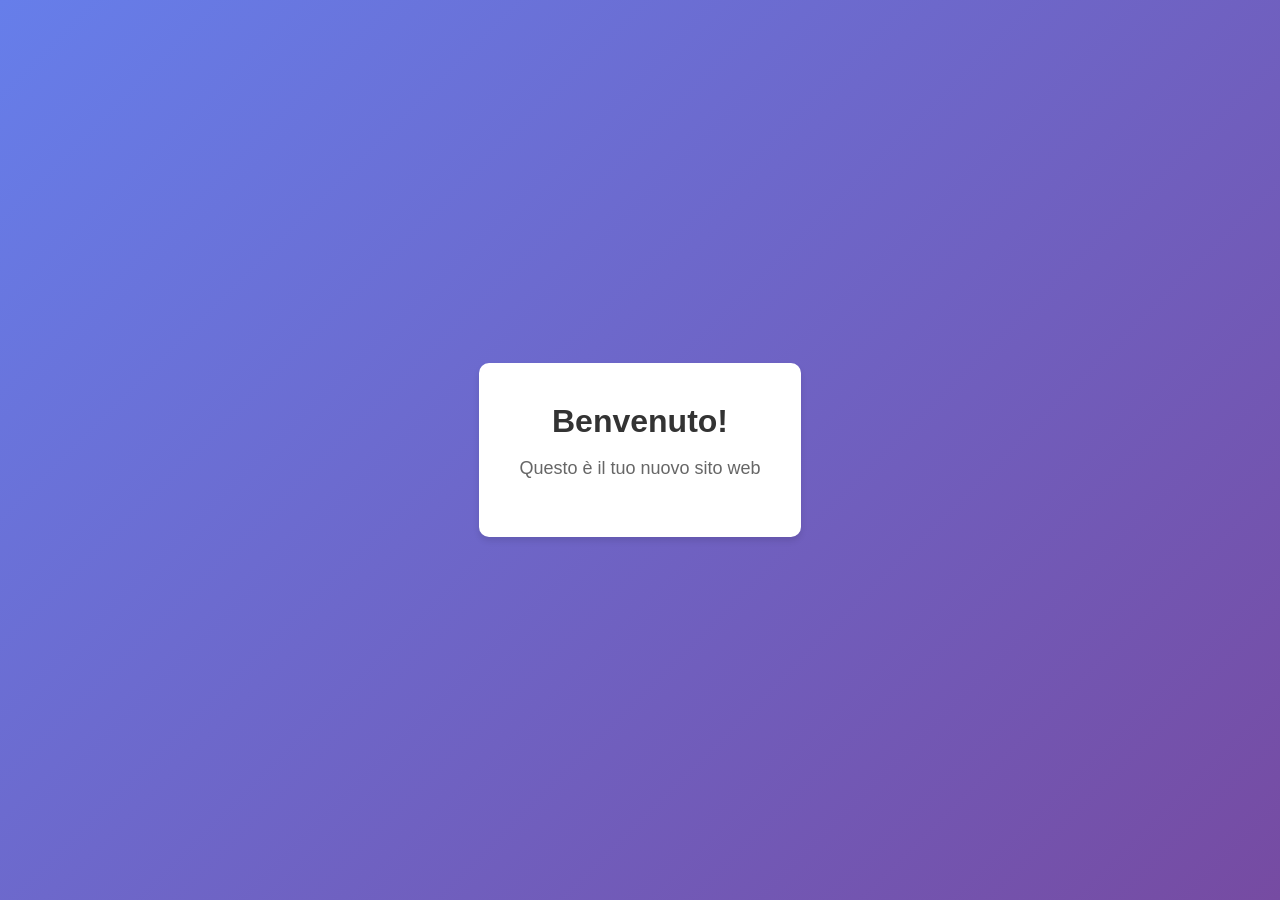
==== index.html @ 81440f51 "Create index.html" ====
<!DOCTYPE html>
<html lang="it">
<head>
    <meta charset="UTF-8">
    <meta name="viewport" content="width=device-width, initial-scale=1.0">
    <title>Benvenuto</title>
    <style>
        body {
            font-family: Arial, sans-serif;
            display: flex;
            justify-content: center;
            align-items: center;
            height: 100vh;
            margin: 0;
            background: linear-gradient(135deg, #667eea 0%, #764ba2 100%);
        }
        .container {
            text-align: center;
            background: white;
            padding: 40px;
            border-radius: 10px;
            box-shadow: 0 4px 6px rgba(0, 0, 0, 0.1);
        }
        h1 {
            color: #333;
            margin: 0;
        }
        p {
            color: #666;
            font-size: 18px;
        }
    </style>
</head>
<body>
    <div class="container">
        <h1>Benvenuto!</h1>
        <p>Questo è il tuo nuovo sito web</p>
    </div>
</body>
</html>
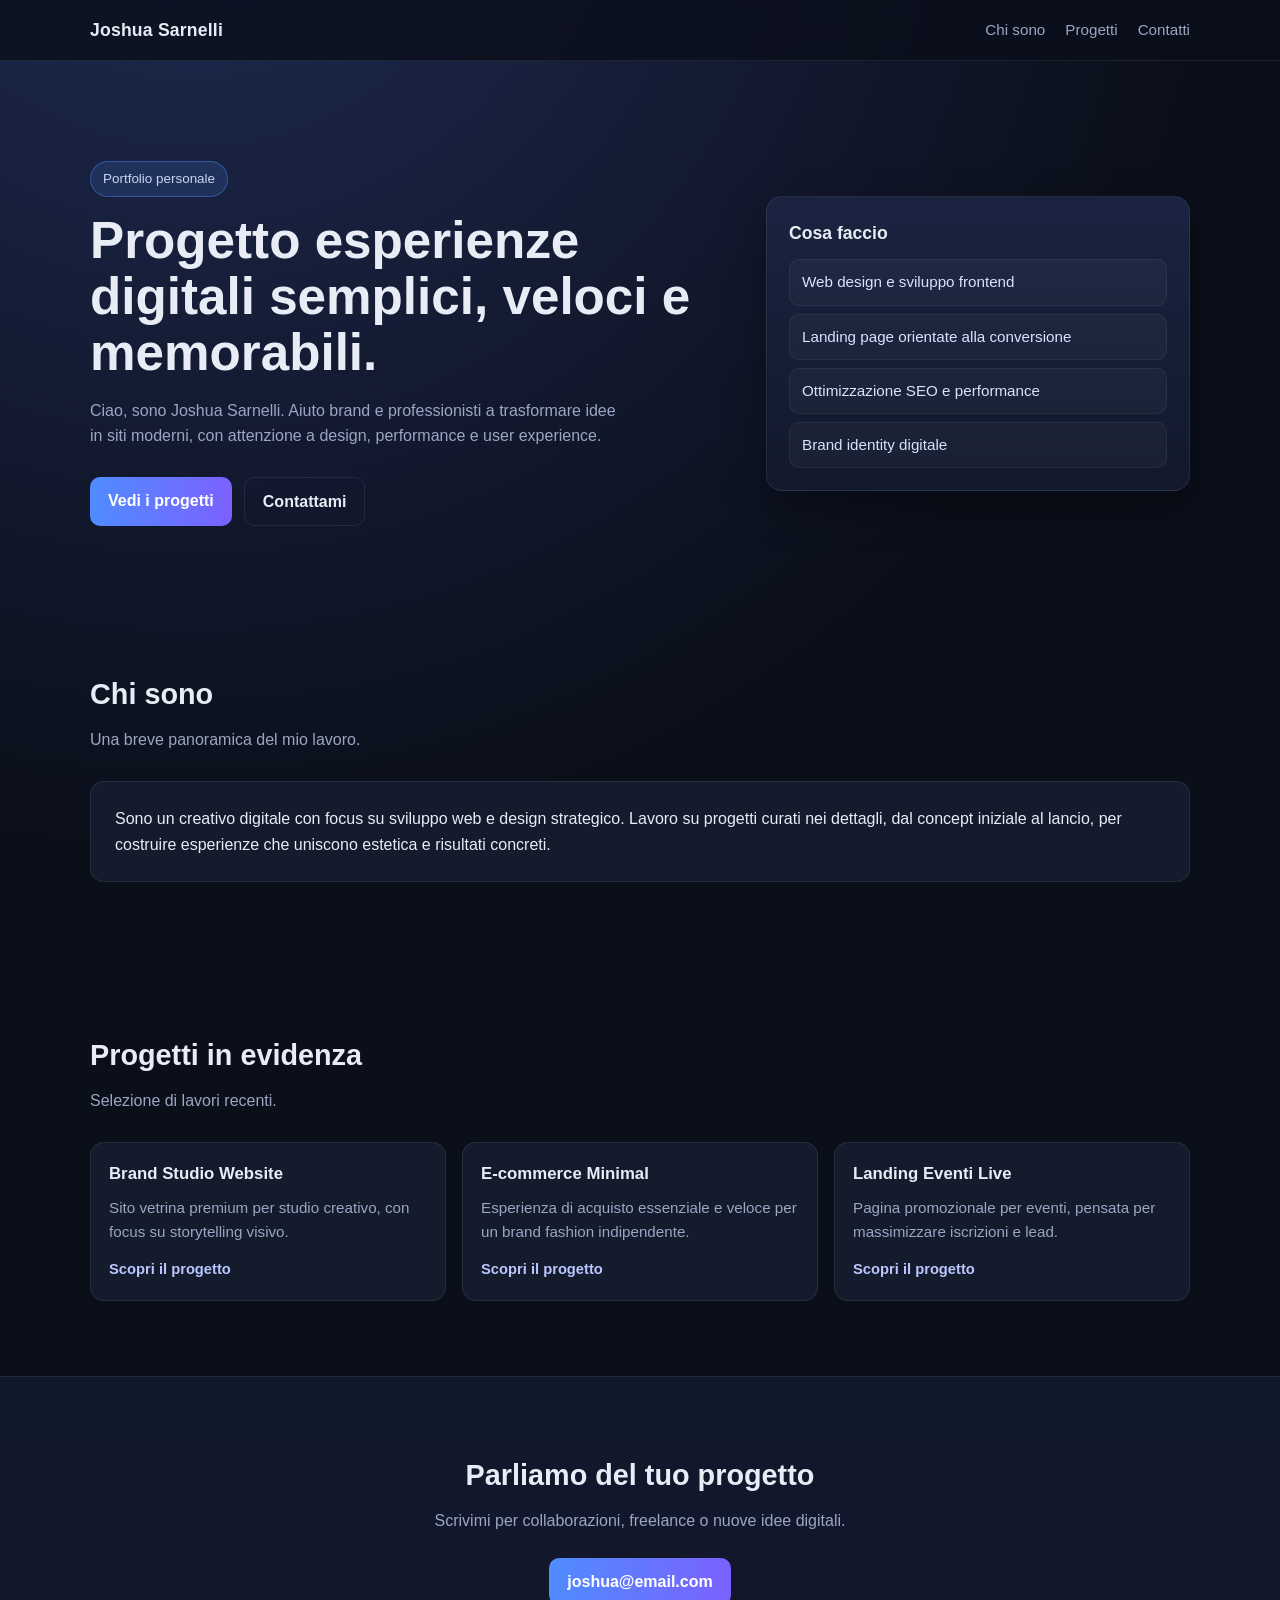
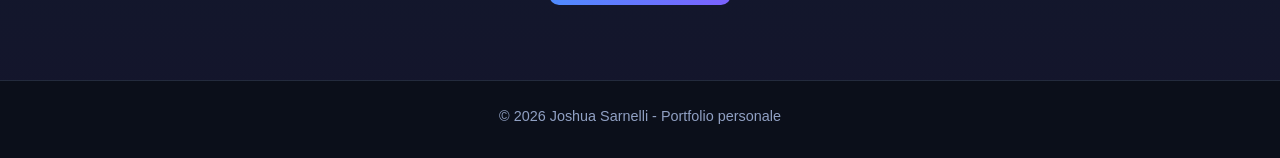
==== commit da2eab60: "Update index.html" ====
--- a/index.html
+++ b/index.html
@@ -3,38 +3,365 @@
 <head>
     <meta charset="UTF-8">
     <meta name="viewport" content="width=device-width, initial-scale=1.0">
-    <title>Benvenuto</title>
+    <title>Joshua Sarnelli | Portfolio</title>
+    <meta name="description" content="Portfolio personale di Joshua Sarnelli: sviluppo web, design e progetti digitali.">
     <style>
+        :root {
+            --bg: #0b0f1a;
+            --panel: #141b2d;
+            --text: #e8ecf5;
+            --muted: #9aa6c3;
+            --accent: #4f8cff;
+            --accent-2: #7b61ff;
+            --border: rgba(255, 255, 255, 0.08);
+        }
+
+        * {
+            box-sizing: border-box;
+            margin: 0;
+            padding: 0;
+        }
+
+        html {
+            scroll-behavior: smooth;
+        }
+
         body {
-            font-family: Arial, sans-serif;
+            font-family: "Segoe UI", Inter, Roboto, Arial, sans-serif;
+            background: radial-gradient(circle at 15% -10%, #1f2b53 0%, var(--bg) 46%);
+            color: var(--text);
+            line-height: 1.6;
+        }
+
+        .container {
+            width: min(1100px, 92%);
+            margin: 0 auto;
+        }
+
+        .navbar {
+            position: sticky;
+            top: 0;
+            z-index: 10;
+            backdrop-filter: blur(10px);
+            background: rgba(11, 15, 26, 0.78);
+            border-bottom: 1px solid var(--border);
+        }
+
+        .navbar .container {
             display: flex;
-            justify-content: center;
+            justify-content: space-between;
             align-items: center;
-            height: 100vh;
-            margin: 0;
-            background: linear-gradient(135deg, #667eea 0%, #764ba2 100%);
-        }
-        .container {
+            padding: 16px 0;
+        }
+
+        .logo {
+            font-size: 1.1rem;
+            font-weight: 700;
+            letter-spacing: 0.2px;
+        }
+
+        .nav-links {
+            display: flex;
+            gap: 20px;
+            list-style: none;
+        }
+
+        .nav-links a {
+            color: var(--muted);
+            text-decoration: none;
+            font-size: 0.95rem;
+            transition: color 0.2s ease;
+        }
+
+        .nav-links a:hover {
+            color: var(--text);
+        }
+
+        .hero {
+            padding: 100px 0 70px;
+        }
+
+        .hero-grid {
+            display: grid;
+            grid-template-columns: 1.2fr 0.8fr;
+            gap: 40px;
+            align-items: center;
+        }
+
+        .badge {
+            display: inline-block;
+            font-size: 0.84rem;
+            color: #c9d4f2;
+            background: rgba(79, 140, 255, 0.15);
+            border: 1px solid rgba(79, 140, 255, 0.4);
+            border-radius: 999px;
+            padding: 6px 12px;
+            margin-bottom: 16px;
+        }
+
+        h1 {
+            font-size: clamp(2rem, 4vw, 3.35rem);
+            line-height: 1.1;
+            margin-bottom: 16px;
+        }
+
+        .hero p {
+            color: var(--muted);
+            max-width: 60ch;
+            margin-bottom: 28px;
+        }
+
+        .cta {
+            display: flex;
+            gap: 12px;
+            flex-wrap: wrap;
+        }
+
+        .btn {
+            display: inline-block;
+            text-decoration: none;
+            font-weight: 600;
+            padding: 11px 18px;
+            border-radius: 10px;
+            transition: transform 0.2s ease, opacity 0.2s ease;
+        }
+
+        .btn:hover {
+            transform: translateY(-2px);
+            opacity: 0.95;
+        }
+
+        .btn-primary {
+            color: white;
+            background: linear-gradient(90deg, var(--accent), var(--accent-2));
+        }
+
+        .btn-outline {
+            color: var(--text);
+            border: 1px solid var(--border);
+            background: transparent;
+        }
+
+        .hero-card {
+            background: linear-gradient(180deg, #1a2340 0%, #12192c 100%);
+            border: 1px solid var(--border);
+            border-radius: 16px;
+            padding: 22px;
+            box-shadow: 0 16px 40px rgba(0, 0, 0, 0.35);
+        }
+
+        .hero-card h3 {
+            font-size: 1.1rem;
+            margin-bottom: 12px;
+        }
+
+        .hero-card ul {
+            list-style: none;
+            display: grid;
+            gap: 8px;
+        }
+
+        .hero-card li {
+            color: #d8e1ff;
+            font-size: 0.95rem;
+            padding: 10px 12px;
+            border-radius: 10px;
+            background: rgba(255, 255, 255, 0.03);
+            border: 1px solid rgba(255, 255, 255, 0.06);
+        }
+
+        section {
+            padding: 75px 0;
+        }
+
+        .section-title {
+            font-size: 1.8rem;
+            margin-bottom: 10px;
+        }
+
+        .section-subtitle {
+            color: var(--muted);
+            margin-bottom: 28px;
+        }
+
+        .about-box {
+            background: var(--panel);
+            border: 1px solid var(--border);
+            border-radius: 14px;
+            padding: 24px;
+        }
+
+        .projects-grid {
+            display: grid;
+            grid-template-columns: repeat(3, minmax(0, 1fr));
+            gap: 16px;
+        }
+
+        .project {
+            background: var(--panel);
+            border: 1px solid var(--border);
+            border-radius: 14px;
+            padding: 18px;
+            transition: transform 0.2s ease, border-color 0.2s ease;
+        }
+
+        .project:hover {
+            transform: translateY(-3px);
+            border-color: rgba(123, 97, 255, 0.55);
+        }
+
+        .project h3 {
+            margin-bottom: 8px;
+            font-size: 1.05rem;
+        }
+
+        .project p {
+            color: var(--muted);
+            font-size: 0.95rem;
+            margin-bottom: 12px;
+        }
+
+        .project a {
+            color: #b9c7ff;
+            text-decoration: none;
+            font-weight: 600;
+            font-size: 0.92rem;
+        }
+
+        .contact {
             text-align: center;
-            background: white;
-            padding: 40px;
-            border-radius: 10px;
-            box-shadow: 0 4px 6px rgba(0, 0, 0, 0.1);
-        }
-        h1 {
-            color: #333;
-            margin: 0;
-        }
-        p {
-            color: #666;
-            font-size: 18px;
+            background: linear-gradient(180deg, rgba(79, 140, 255, 0.08), rgba(123, 97, 255, 0.08));
+            border-top: 1px solid var(--border);
+            border-bottom: 1px solid var(--border);
+        }
+
+        .contact p {
+            color: var(--muted);
+            margin: 10px 0 24px;
+        }
+
+        footer {
+            color: #90a0c3;
+            text-align: center;
+            padding: 24px 0 30px;
+            font-size: 0.9rem;
+        }
+
+        @media (max-width: 900px) {
+            .hero-grid {
+                grid-template-columns: 1fr;
+            }
+
+            .projects-grid {
+                grid-template-columns: 1fr 1fr;
+            }
+        }
+
+        @media (max-width: 620px) {
+            .nav-links {
+                display: none;
+            }
+
+            .projects-grid {
+                grid-template-columns: 1fr;
+            }
+
+            .hero {
+                padding-top: 70px;
+            }
         }
     </style>
 </head>
 <body>
-    <div class="container">
-        <h1>Benvenuto!</h1>
-        <p>Questo è il tuo nuovo sito web</p>
-    </div>
+    <header class="navbar">
+        <div class="container">
+            <div class="logo">Joshua Sarnelli</div>
+            <ul class="nav-links">
+                <li><a href="#about">Chi sono</a></li>
+                <li><a href="#projects">Progetti</a></li>
+                <li><a href="#contact">Contatti</a></li>
+            </ul>
+        </div>
+    </header>
+
+    <main>
+        <section class="hero">
+            <div class="container hero-grid">
+                <div>
+                    <span class="badge">Portfolio personale</span>
+                    <h1>Progetto esperienze digitali semplici, veloci e memorabili.</h1>
+                    <p>
+                        Ciao, sono Joshua Sarnelli. Aiuto brand e professionisti a trasformare idee in siti moderni,
+                        con attenzione a design, performance e user experience.
+                    </p>
+                    <div class="cta">
+                        <a class="btn btn-primary" href="#projects">Vedi i progetti</a>
+                        <a class="btn btn-outline" href="#contact">Contattami</a>
+                    </div>
+                </div>
+                <aside class="hero-card">
+                    <h3>Cosa faccio</h3>
+                    <ul>
+                        <li>Web design e sviluppo frontend</li>
+                        <li>Landing page orientate alla conversione</li>
+                        <li>Ottimizzazione SEO e performance</li>
+                        <li>Brand identity digitale</li>
+                    </ul>
+                </aside>
+            </div>
+        </section>
+
+        <section id="about">
+            <div class="container">
+                <h2 class="section-title">Chi sono</h2>
+                <p class="section-subtitle">Una breve panoramica del mio lavoro.</p>
+                <div class="about-box">
+                    <p>
+                        Sono un creativo digitale con focus su sviluppo web e design strategico.
+                        Lavoro su progetti curati nei dettagli, dal concept iniziale al lancio,
+                        per costruire esperienze che uniscono estetica e risultati concreti.
+                    </p>
+                </div>
+            </div>
+        </section>
+
+        <section id="projects">
+            <div class="container">
+                <h2 class="section-title">Progetti in evidenza</h2>
+                <p class="section-subtitle">Selezione di lavori recenti.</p>
+                <div class="projects-grid">
+                    <article class="project">
+                        <h3>Brand Studio Website</h3>
+                        <p>Sito vetrina premium per studio creativo, con focus su storytelling visivo.</p>
+                        <a href="#">Scopri il progetto</a>
+                    </article>
+                    <article class="project">
+                        <h3>E-commerce Minimal</h3>
+                        <p>Esperienza di acquisto essenziale e veloce per un brand fashion indipendente.</p>
+                        <a href="#">Scopri il progetto</a>
+                    </article>
+                    <article class="project">
+                        <h3>Landing Eventi Live</h3>
+                        <p>Pagina promozionale per eventi, pensata per massimizzare iscrizioni e lead.</p>
+                        <a href="#">Scopri il progetto</a>
+                    </article>
+                </div>
+            </div>
+        </section>
+
+        <section class="contact" id="contact">
+            <div class="container">
+                <h2 class="section-title">Parliamo del tuo progetto</h2>
+                <p>Scrivimi per collaborazioni, freelance o nuove idee digitali.</p>
+                <a class="btn btn-primary" href="mailto:joshua@email.com">joshua@email.com</a>
+            </div>
+        </section>
+    </main>
+
+    <footer>
+        <div class="container">
+            <p>&copy; 2026 Joshua Sarnelli - Portfolio personale</p>
+        </div>
+    </footer>
 </body>
 </html>
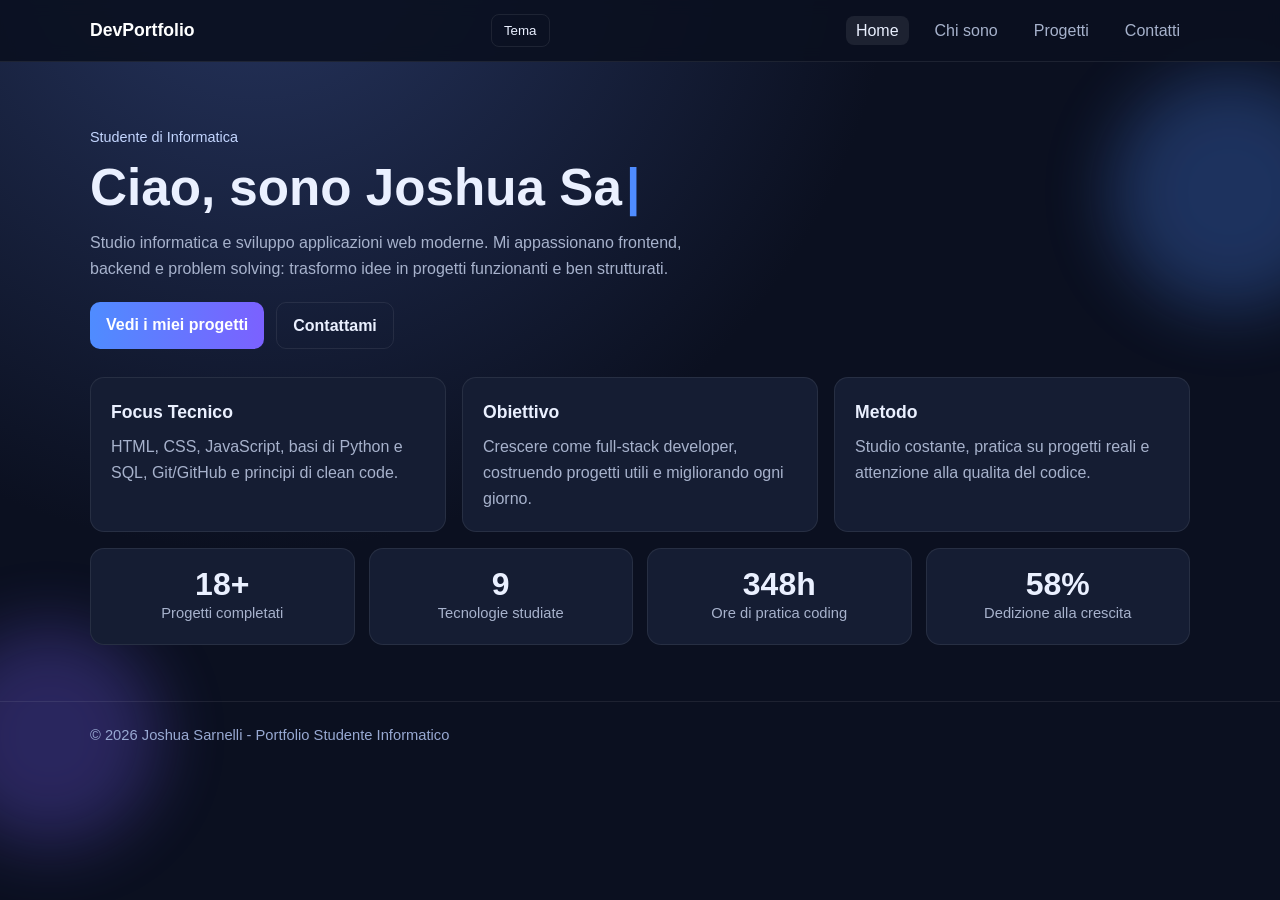
==== commit 0d0424d2: "Add multi-page portfolio with styles & scripts Add About, Contact and Projects pages and extract sty" ====
--- a/index.html
+++ b/index.html
@@ -3,365 +3,82 @@
 <head>
     <meta charset="UTF-8">
     <meta name="viewport" content="width=device-width, initial-scale=1.0">
-    <title>Joshua Sarnelli | Portfolio</title>
-    <meta name="description" content="Portfolio personale di Joshua Sarnelli: sviluppo web, design e progetti digitali.">
-    <style>
-        :root {
-            --bg: #0b0f1a;
-            --panel: #141b2d;
-            --text: #e8ecf5;
-            --muted: #9aa6c3;
-            --accent: #4f8cff;
-            --accent-2: #7b61ff;
-            --border: rgba(255, 255, 255, 0.08);
-        }
-
-        * {
-            box-sizing: border-box;
-            margin: 0;
-            padding: 0;
-        }
-
-        html {
-            scroll-behavior: smooth;
-        }
-
-        body {
-            font-family: "Segoe UI", Inter, Roboto, Arial, sans-serif;
-            background: radial-gradient(circle at 15% -10%, #1f2b53 0%, var(--bg) 46%);
-            color: var(--text);
-            line-height: 1.6;
-        }
-
-        .container {
-            width: min(1100px, 92%);
-            margin: 0 auto;
-        }
-
-        .navbar {
-            position: sticky;
-            top: 0;
-            z-index: 10;
-            backdrop-filter: blur(10px);
-            background: rgba(11, 15, 26, 0.78);
-            border-bottom: 1px solid var(--border);
-        }
-
-        .navbar .container {
-            display: flex;
-            justify-content: space-between;
-            align-items: center;
-            padding: 16px 0;
-        }
-
-        .logo {
-            font-size: 1.1rem;
-            font-weight: 700;
-            letter-spacing: 0.2px;
-        }
-
-        .nav-links {
-            display: flex;
-            gap: 20px;
-            list-style: none;
-        }
-
-        .nav-links a {
-            color: var(--muted);
-            text-decoration: none;
-            font-size: 0.95rem;
-            transition: color 0.2s ease;
-        }
-
-        .nav-links a:hover {
-            color: var(--text);
-        }
-
-        .hero {
-            padding: 100px 0 70px;
-        }
-
-        .hero-grid {
-            display: grid;
-            grid-template-columns: 1.2fr 0.8fr;
-            gap: 40px;
-            align-items: center;
-        }
-
-        .badge {
-            display: inline-block;
-            font-size: 0.84rem;
-            color: #c9d4f2;
-            background: rgba(79, 140, 255, 0.15);
-            border: 1px solid rgba(79, 140, 255, 0.4);
-            border-radius: 999px;
-            padding: 6px 12px;
-            margin-bottom: 16px;
-        }
-
-        h1 {
-            font-size: clamp(2rem, 4vw, 3.35rem);
-            line-height: 1.1;
-            margin-bottom: 16px;
-        }
-
-        .hero p {
-            color: var(--muted);
-            max-width: 60ch;
-            margin-bottom: 28px;
-        }
-
-        .cta {
-            display: flex;
-            gap: 12px;
-            flex-wrap: wrap;
-        }
-
-        .btn {
-            display: inline-block;
-            text-decoration: none;
-            font-weight: 600;
-            padding: 11px 18px;
-            border-radius: 10px;
-            transition: transform 0.2s ease, opacity 0.2s ease;
-        }
-
-        .btn:hover {
-            transform: translateY(-2px);
-            opacity: 0.95;
-        }
-
-        .btn-primary {
-            color: white;
-            background: linear-gradient(90deg, var(--accent), var(--accent-2));
-        }
-
-        .btn-outline {
-            color: var(--text);
-            border: 1px solid var(--border);
-            background: transparent;
-        }
-
-        .hero-card {
-            background: linear-gradient(180deg, #1a2340 0%, #12192c 100%);
-            border: 1px solid var(--border);
-            border-radius: 16px;
-            padding: 22px;
-            box-shadow: 0 16px 40px rgba(0, 0, 0, 0.35);
-        }
-
-        .hero-card h3 {
-            font-size: 1.1rem;
-            margin-bottom: 12px;
-        }
-
-        .hero-card ul {
-            list-style: none;
-            display: grid;
-            gap: 8px;
-        }
-
-        .hero-card li {
-            color: #d8e1ff;
-            font-size: 0.95rem;
-            padding: 10px 12px;
-            border-radius: 10px;
-            background: rgba(255, 255, 255, 0.03);
-            border: 1px solid rgba(255, 255, 255, 0.06);
-        }
-
-        section {
-            padding: 75px 0;
-        }
-
-        .section-title {
-            font-size: 1.8rem;
-            margin-bottom: 10px;
-        }
-
-        .section-subtitle {
-            color: var(--muted);
-            margin-bottom: 28px;
-        }
-
-        .about-box {
-            background: var(--panel);
-            border: 1px solid var(--border);
-            border-radius: 14px;
-            padding: 24px;
-        }
-
-        .projects-grid {
-            display: grid;
-            grid-template-columns: repeat(3, minmax(0, 1fr));
-            gap: 16px;
-        }
-
-        .project {
-            background: var(--panel);
-            border: 1px solid var(--border);
-            border-radius: 14px;
-            padding: 18px;
-            transition: transform 0.2s ease, border-color 0.2s ease;
-        }
-
-        .project:hover {
-            transform: translateY(-3px);
-            border-color: rgba(123, 97, 255, 0.55);
-        }
-
-        .project h3 {
-            margin-bottom: 8px;
-            font-size: 1.05rem;
-        }
-
-        .project p {
-            color: var(--muted);
-            font-size: 0.95rem;
-            margin-bottom: 12px;
-        }
-
-        .project a {
-            color: #b9c7ff;
-            text-decoration: none;
-            font-weight: 600;
-            font-size: 0.92rem;
-        }
-
-        .contact {
-            text-align: center;
-            background: linear-gradient(180deg, rgba(79, 140, 255, 0.08), rgba(123, 97, 255, 0.08));
-            border-top: 1px solid var(--border);
-            border-bottom: 1px solid var(--border);
-        }
-
-        .contact p {
-            color: var(--muted);
-            margin: 10px 0 24px;
-        }
-
-        footer {
-            color: #90a0c3;
-            text-align: center;
-            padding: 24px 0 30px;
-            font-size: 0.9rem;
-        }
-
-        @media (max-width: 900px) {
-            .hero-grid {
-                grid-template-columns: 1fr;
-            }
-
-            .projects-grid {
-                grid-template-columns: 1fr 1fr;
-            }
-        }
-
-        @media (max-width: 620px) {
-            .nav-links {
-                display: none;
-            }
-
-            .projects-grid {
-                grid-template-columns: 1fr;
-            }
-
-            .hero {
-                padding-top: 70px;
-            }
-        }
-    </style>
+    <title>Portfolio Studente Informatico | Home</title>
+    <meta name="description" content="Portfolio di uno studente informatico: sviluppo web, algoritmi, progetti e competenze tecniche.">
+    <link rel="stylesheet" href="style.css">
 </head>
 <body>
     <header class="navbar">
-        <div class="container">
-            <div class="logo">Joshua Sarnelli</div>
-            <ul class="nav-links">
-                <li><a href="#about">Chi sono</a></li>
-                <li><a href="#projects">Progetti</a></li>
-                <li><a href="#contact">Contatti</a></li>
-            </ul>
+        <div class="container nav-content">
+            <a class="logo" href="index.html">DevPortfolio</a>
+            <button id="theme-toggle" class="theme-toggle" aria-label="Cambia tema">Tema</button>
+            <button id="menu-toggle" class="menu-toggle" aria-label="Apri menu">Menu</button>
+            <nav>
+                <ul id="nav-list" class="nav-links">
+                    <li><a class="active" href="index.html">Home</a></li>
+                    <li><a href="about.html">Chi sono</a></li>
+                    <li><a href="projects.html">Progetti</a></li>
+                    <li><a href="contact.html">Contatti</a></li>
+                </ul>
+            </nav>
         </div>
     </header>
 
-    <main>
-        <section class="hero">
-            <div class="container hero-grid">
-                <div>
-                    <span class="badge">Portfolio personale</span>
-                    <h1>Progetto esperienze digitali semplici, veloci e memorabili.</h1>
-                    <p>
-                        Ciao, sono Joshua Sarnelli. Aiuto brand e professionisti a trasformare idee in siti moderni,
-                        con attenzione a design, performance e user experience.
-                    </p>
-                    <div class="cta">
-                        <a class="btn btn-primary" href="#projects">Vedi i progetti</a>
-                        <a class="btn btn-outline" href="#contact">Contattami</a>
-                    </div>
-                </div>
-                <aside class="hero-card">
-                    <h3>Cosa faccio</h3>
-                    <ul>
-                        <li>Web design e sviluppo frontend</li>
-                        <li>Landing page orientate alla conversione</li>
-                        <li>Ottimizzazione SEO e performance</li>
-                        <li>Brand identity digitale</li>
-                    </ul>
-                </aside>
+    <main class="container page">
+        <section class="hero reveal">
+            <p class="eyebrow">Studente di Informatica</p>
+            <h1 id="typing-title" data-text="Ciao, sono Joshua Sarnelli."></h1>
+            <p class="lead">
+                Studio informatica e sviluppo applicazioni web moderne. Mi appassionano frontend,
+                backend e problem solving: trasformo idee in progetti funzionanti e ben strutturati.
+            </p>
+            <div class="cta">
+                <a class="btn btn-primary" href="projects.html">Vedi i miei progetti</a>
+                <a class="btn btn-secondary" href="contact.html">Contattami</a>
             </div>
         </section>
 
-        <section id="about">
-            <div class="container">
-                <h2 class="section-title">Chi sono</h2>
-                <p class="section-subtitle">Una breve panoramica del mio lavoro.</p>
-                <div class="about-box">
-                    <p>
-                        Sono un creativo digitale con focus su sviluppo web e design strategico.
-                        Lavoro su progetti curati nei dettagli, dal concept iniziale al lancio,
-                        per costruire esperienze che uniscono estetica e risultati concreti.
-                    </p>
-                </div>
-            </div>
+        <section class="cards-grid reveal">
+            <article class="card floating-card">
+                <h2>Focus Tecnico</h2>
+                <p>HTML, CSS, JavaScript, basi di Python e SQL, Git/GitHub e principi di clean code.</p>
+            </article>
+            <article class="card floating-card">
+                <h2>Obiettivo</h2>
+                <p>Crescere come full-stack developer, costruendo progetti utili e migliorando ogni giorno.</p>
+            </article>
+            <article class="card floating-card">
+                <h2>Metodo</h2>
+                <p>Studio costante, pratica su progetti reali e attenzione alla qualita del codice.</p>
+            </article>
         </section>
 
-        <section id="projects">
-            <div class="container">
-                <h2 class="section-title">Progetti in evidenza</h2>
-                <p class="section-subtitle">Selezione di lavori recenti.</p>
-                <div class="projects-grid">
-                    <article class="project">
-                        <h3>Brand Studio Website</h3>
-                        <p>Sito vetrina premium per studio creativo, con focus su storytelling visivo.</p>
-                        <a href="#">Scopri il progetto</a>
-                    </article>
-                    <article class="project">
-                        <h3>E-commerce Minimal</h3>
-                        <p>Esperienza di acquisto essenziale e veloce per un brand fashion indipendente.</p>
-                        <a href="#">Scopri il progetto</a>
-                    </article>
-                    <article class="project">
-                        <h3>Landing Eventi Live</h3>
-                        <p>Pagina promozionale per eventi, pensata per massimizzare iscrizioni e lead.</p>
-                        <a href="#">Scopri il progetto</a>
-                    </article>
-                </div>
-            </div>
-        </section>
-
-        <section class="contact" id="contact">
-            <div class="container">
-                <h2 class="section-title">Parliamo del tuo progetto</h2>
-                <p>Scrivimi per collaborazioni, freelance o nuove idee digitali.</p>
-                <a class="btn btn-primary" href="mailto:joshua@email.com">joshua@email.com</a>
-            </div>
+        <section class="stats-grid reveal">
+            <article class="stat-card">
+                <h2><span class="counter" data-target="18">0</span>+</h2>
+                <p>Progetti completati</p>
+            </article>
+            <article class="stat-card">
+                <h2><span class="counter" data-target="9">0</span></h2>
+                <p>Tecnologie studiate</p>
+            </article>
+            <article class="stat-card">
+                <h2><span class="counter" data-target="420">0</span>h</h2>
+                <p>Ore di pratica coding</p>
+            </article>
+            <article class="stat-card">
+                <h2><span class="counter" data-target="100">0</span>%</h2>
+                <p>Dedizione alla crescita</p>
+            </article>
         </section>
     </main>
 
-    <footer>
+    <footer class="footer">
         <div class="container">
-            <p>&copy; 2026 Joshua Sarnelli - Portfolio personale</p>
+            <p>&copy; <span id="year"></span> Joshua Sarnelli - Portfolio Studente Informatico</p>
         </div>
     </footer>
+
+    <script src="script.js"></script>
 </body>
 </html>
--- a/style.css
+++ b/style.css
@@ -0,0 +1,480 @@
+:root {
+    --bg: #0b1020;
+    --panel: #151d33;
+    --text: #eaf0ff;
+    --muted: #a7b2cc;
+    --accent: #4f8cff;
+    --accent-2: #7b61ff;
+    --border: rgba(255, 255, 255, 0.08);
+}
+
+[data-theme="light"] {
+    --bg: #eef3ff;
+    --panel: #ffffff;
+    --text: #17223f;
+    --muted: #4e5d84;
+    --accent: #3459ff;
+    --accent-2: #6842ff;
+    --border: rgba(20, 30, 60, 0.12);
+}
+
+* {
+    box-sizing: border-box;
+    margin: 0;
+    padding: 0;
+}
+
+body {
+    font-family: "Segoe UI", Arial, sans-serif;
+    color: var(--text);
+    background: radial-gradient(circle at 20% -10%, #273661 0%, var(--bg) 45%);
+    line-height: 1.6;
+    min-height: 100vh;
+    transition: background 0.35s ease, color 0.35s ease;
+}
+
+body::before,
+body::after {
+    content: "";
+    position: fixed;
+    z-index: -1;
+    border-radius: 999px;
+    filter: blur(34px);
+    opacity: 0.28;
+    animation: orbMove 12s ease-in-out infinite;
+}
+
+body::before {
+    width: 240px;
+    height: 240px;
+    background: #4f8cff;
+    top: 8%;
+    right: -70px;
+}
+
+body::after {
+    width: 220px;
+    height: 220px;
+    background: #7b61ff;
+    bottom: 6%;
+    left: -60px;
+    animation-delay: 2s;
+}
+
+@keyframes floatY {
+    0% { transform: translateY(0); }
+    50% { transform: translateY(-6px); }
+    100% { transform: translateY(0); }
+}
+
+@keyframes orbMove {
+    0% { transform: translateY(0) translateX(0); }
+    50% { transform: translateY(-24px) translateX(12px); }
+    100% { transform: translateY(0) translateX(0); }
+}
+
+.container {
+    width: min(1100px, 92%);
+    margin: 0 auto;
+}
+
+.navbar {
+    position: sticky;
+    top: 0;
+    z-index: 99;
+    background: rgba(11, 16, 32, 0.9);
+    backdrop-filter: blur(8px);
+    border-bottom: 1px solid var(--border);
+}
+
+.nav-content {
+    display: flex;
+    align-items: center;
+    justify-content: space-between;
+    gap: 16px;
+    padding: 14px 0;
+}
+
+.logo {
+    color: #ffffff;
+    text-decoration: none;
+    font-size: 1.1rem;
+    font-weight: 700;
+}
+
+.menu-toggle {
+    display: none;
+    color: var(--text);
+    background: transparent;
+    border: 1px solid var(--border);
+    border-radius: 8px;
+    padding: 8px 12px;
+    cursor: pointer;
+}
+
+.theme-toggle {
+    color: var(--text);
+    background: transparent;
+    border: 1px solid var(--border);
+    border-radius: 8px;
+    padding: 8px 12px;
+    cursor: pointer;
+}
+
+.nav-links {
+    list-style: none;
+    display: flex;
+    gap: 16px;
+}
+
+.nav-links a {
+    color: var(--muted);
+    text-decoration: none;
+    font-weight: 500;
+    padding: 6px 10px;
+    border-radius: 8px;
+}
+
+.nav-links a:hover,
+.nav-links a.active {
+    color: var(--text);
+    background: rgba(255, 255, 255, 0.08);
+}
+
+.page {
+    padding: 64px 0 56px;
+}
+
+.hero,
+.section {
+    margin-bottom: 28px;
+}
+
+.eyebrow {
+    color: #c4d6ff;
+    font-size: 0.9rem;
+    margin-bottom: 10px;
+}
+
+h1 {
+    font-size: clamp(1.9rem, 4.5vw, 3.2rem);
+    line-height: 1.12;
+    margin-bottom: 14px;
+}
+
+.lead {
+    max-width: 70ch;
+    color: var(--muted);
+    margin-bottom: 20px;
+}
+
+.cta {
+    display: flex;
+    gap: 12px;
+    flex-wrap: wrap;
+}
+
+.btn {
+    display: inline-block;
+    text-decoration: none;
+    font-weight: 600;
+    padding: 10px 16px;
+    border-radius: 10px;
+    transition: transform 0.2s ease, box-shadow 0.2s ease;
+}
+
+.btn:hover {
+    transform: translateY(-2px);
+    box-shadow: 0 8px 20px rgba(79, 140, 255, 0.25);
+}
+
+.btn-primary {
+    color: white;
+    background: linear-gradient(90deg, var(--accent), var(--accent-2));
+}
+
+.btn-secondary {
+    color: var(--text);
+    border: 1px solid var(--border);
+}
+
+.cards-grid {
+    display: grid;
+    grid-template-columns: repeat(3, minmax(0, 1fr));
+    gap: 16px;
+}
+
+.card {
+    background: var(--panel);
+    border: 1px solid var(--border);
+    border-radius: 14px;
+    padding: 20px;
+    transition: transform 0.25s ease, border-color 0.25s ease, box-shadow 0.25s ease, opacity 0.3s ease;
+}
+
+.card:hover {
+    transform: translateY(-4px);
+    border-color: rgba(123, 97, 255, 0.5);
+    box-shadow: 0 12px 30px rgba(0, 0, 0, 0.2);
+}
+
+.card h2 {
+    font-size: 1.1rem;
+    margin-bottom: 8px;
+}
+
+.card p {
+    color: var(--muted);
+}
+
+.project-card .tags {
+    margin-top: 8px;
+    color: #b9c7e8;
+    font-size: 0.92rem;
+}
+
+.mini-link {
+    display: inline-block;
+    margin-top: 10px;
+    color: #c5d3ff;
+    text-decoration: none;
+    font-weight: 600;
+}
+
+.mini-link:hover {
+    text-decoration: underline;
+}
+
+.project-card.hidden {
+    display: none;
+}
+
+.filter-group {
+    display: flex;
+    gap: 10px;
+    flex-wrap: wrap;
+    margin-top: 10px;
+}
+
+.filter-btn {
+    color: var(--muted);
+    background: transparent;
+    border: 1px solid var(--border);
+    border-radius: 999px;
+    padding: 7px 14px;
+    cursor: pointer;
+    transition: all 0.2s ease;
+}
+
+.filter-btn:hover,
+.filter-btn.active {
+    color: #fff;
+    border-color: rgba(123, 97, 255, 0.5);
+    background: rgba(123, 97, 255, 0.18);
+}
+
+.reveal {
+    opacity: 0;
+    transform: translateY(18px);
+    transition: opacity 0.6s ease, transform 0.6s ease;
+}
+
+.reveal.visible {
+    opacity: 1;
+    transform: translateY(0);
+}
+
+.floating-card:nth-child(2) {
+    animation: floatY 4.2s ease-in-out infinite;
+}
+
+.floating-card:nth-child(3) {
+    animation: floatY 4.8s ease-in-out infinite;
+}
+
+#typing-title::after {
+    content: "|";
+    margin-left: 4px;
+    color: var(--accent);
+    animation: blink 0.8s step-end infinite;
+}
+
+@keyframes blink {
+    50% { opacity: 0; }
+}
+
+.contact-card a {
+    color: #c6d4ff;
+    text-decoration: none;
+}
+
+.contact-card a:hover {
+    text-decoration: underline;
+}
+
+.footer {
+    border-top: 1px solid var(--border);
+    color: #98a9d2;
+    padding: 22px 0 30px;
+    font-size: 0.92rem;
+}
+
+.stats-grid {
+    display: grid;
+    grid-template-columns: repeat(4, minmax(0, 1fr));
+    gap: 14px;
+    margin-top: 16px;
+}
+
+.stat-card {
+    background: var(--panel);
+    border: 1px solid var(--border);
+    border-radius: 14px;
+    padding: 18px;
+    text-align: center;
+}
+
+.stat-card h2 {
+    font-size: 2rem;
+    line-height: 1.1;
+}
+
+.stat-card p {
+    color: var(--muted);
+    font-size: 0.92rem;
+}
+
+.timeline {
+    margin-top: 12px;
+    border-left: 2px solid rgba(123, 97, 255, 0.45);
+    padding-left: 18px;
+    display: grid;
+    gap: 14px;
+}
+
+.timeline-item h3 {
+    font-size: 1rem;
+    margin-bottom: 4px;
+}
+
+.timeline-item p {
+    color: var(--muted);
+}
+
+.skills-list {
+    display: grid;
+    gap: 14px;
+    margin-top: 12px;
+}
+
+.skill-head {
+    display: flex;
+    justify-content: space-between;
+    margin-bottom: 6px;
+    font-size: 0.95rem;
+}
+
+.skill-bar {
+    width: 100%;
+    height: 12px;
+    background: rgba(255, 255, 255, 0.08);
+    border-radius: 999px;
+    overflow: hidden;
+}
+
+.skill-progress {
+    display: block;
+    width: 0;
+    height: 100%;
+    border-radius: 999px;
+    background: linear-gradient(90deg, var(--accent), var(--accent-2));
+    transition: width 1s ease;
+}
+
+.contact-form {
+    margin-top: 14px;
+    display: grid;
+    gap: 8px;
+}
+
+.contact-form label {
+    font-size: 0.92rem;
+}
+
+.contact-form input,
+.contact-form textarea {
+    width: 100%;
+    background: rgba(255, 255, 255, 0.03);
+    color: var(--text);
+    border: 1px solid var(--border);
+    border-radius: 10px;
+    padding: 10px 12px;
+    font: inherit;
+}
+
+.contact-form input:focus,
+.contact-form textarea:focus {
+    outline: 2px solid rgba(79, 140, 255, 0.5);
+}
+
+.form-feedback {
+    min-height: 20px;
+    margin-top: 4px;
+    color: var(--muted);
+    font-size: 0.92rem;
+}
+
+.form-feedback.success {
+    color: #4bd78f;
+}
+
+.form-feedback.error {
+    color: #ff7a9c;
+}
+
+@media (max-width: 880px) {
+    .cards-grid {
+        grid-template-columns: repeat(2, minmax(0, 1fr));
+    }
+
+    .stats-grid {
+        grid-template-columns: repeat(2, minmax(0, 1fr));
+    }
+}
+
+@media (max-width: 680px) {
+    .menu-toggle {
+        display: inline-block;
+    }
+
+    .nav-links {
+        display: none;
+        position: absolute;
+        right: 4%;
+        top: 58px;
+        width: 220px;
+        background: #131a2f;
+        border: 1px solid var(--border);
+        border-radius: 12px;
+        padding: 10px;
+        flex-direction: column;
+        gap: 4px;
+    }
+
+    .nav-links.open {
+        display: flex;
+    }
+
+    .cards-grid {
+        grid-template-columns: 1fr;
+    }
+
+    .stats-grid {
+        grid-template-columns: 1fr;
+    }
+
+    .floating-card:nth-child(2),
+    .floating-card:nth-child(3) {
+        animation: none;
+    }
+}
